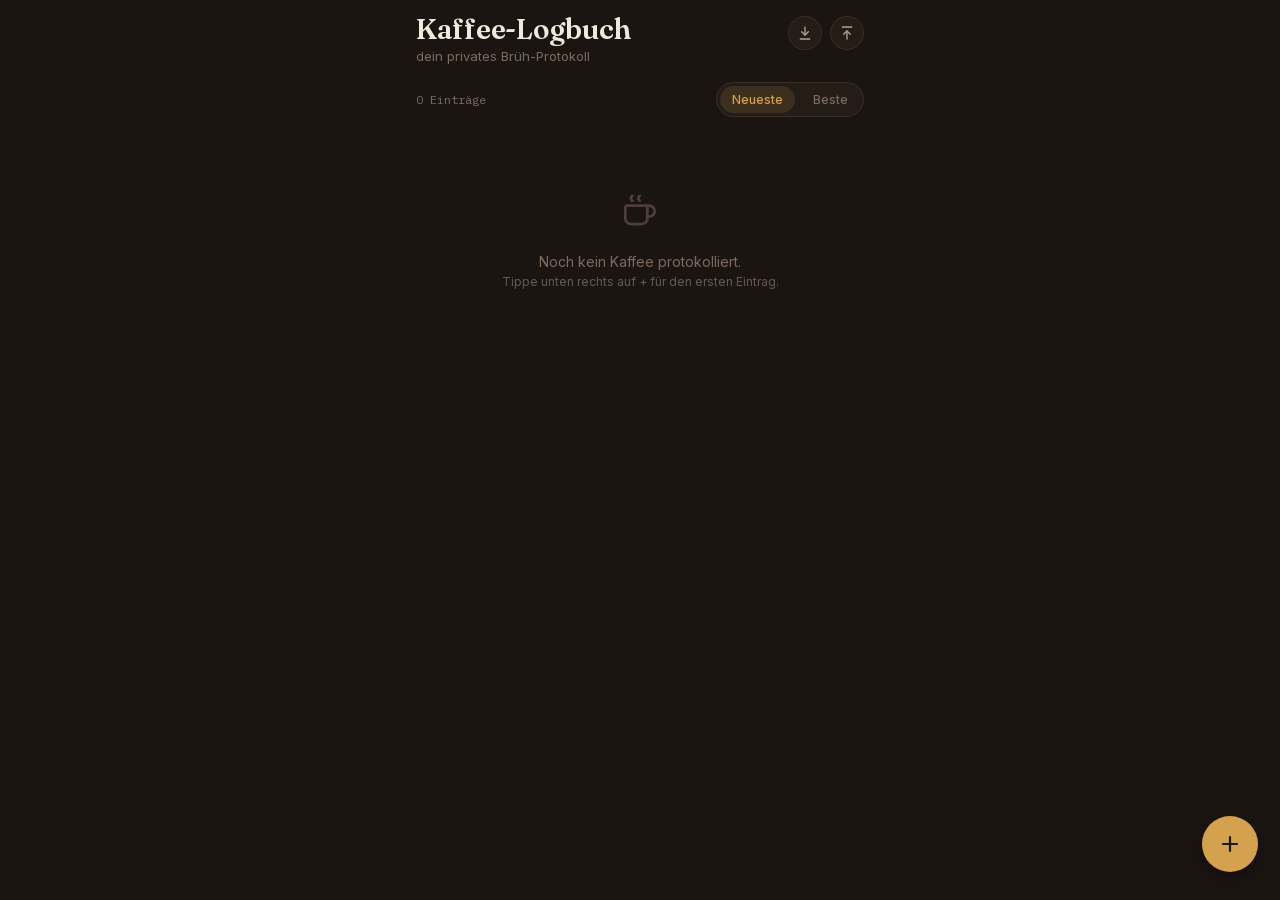
==== index.html @ bcda194b "Umbau ohne Funktionsänderung: App in Dateien aufgeteilt index.html war eine einzelne Datei mit Stil " ====
<!DOCTYPE html>
<html lang="de">
<head>
<meta charset="UTF-8">
<meta name="viewport" content="width=device-width, initial-scale=1, viewport-fit=cover">
<title>Kaffee-Logbuch</title>
<meta name="apple-mobile-web-app-capable" content="yes">
<meta name="apple-mobile-web-app-status-bar-style" content="black-translucent">
<meta name="apple-mobile-web-app-title" content="Kaffeebuch">
<meta name="theme-color" content="#1B1512">
<meta http-equiv="Content-Security-Policy" content="default-src 'self'; img-src 'self' blob: data:; object-src 'none'; base-uri 'none'; form-action 'none'">
<link rel="manifest" href="manifest.json">
<link rel="apple-touch-icon" href="apple-touch-icon.png">
<link rel="stylesheet" href="farben.css">
<link rel="stylesheet" href="stil.css">
</head>
<body>

<div class="wrap">
  <header class="top">
    <div class="titles">
      <h1>Kaffee-Logbuch</h1>
      <p>dein privates Brüh-Protokoll</p>
    </div>
    <div class="icon-btns">
      <button class="icon-btn" id="btnExport" title="Sichern (JSON exportieren)">
        <svg viewBox="0 0 24 24" fill="none" stroke="currentColor" stroke-width="2" stroke-linecap="round" stroke-linejoin="round"><path d="M12 3v12"/><path d="M7 10l5 5 5-5"/><path d="M5 21h14"/></svg>
      </button>
      <button class="icon-btn" id="btnImport" title="Wiederherstellen (JSON importieren)">
        <svg viewBox="0 0 24 24" fill="none" stroke="currentColor" stroke-width="2" stroke-linecap="round" stroke-linejoin="round"><path d="M12 21V9"/><path d="M17 14l-5-5-5 5"/><path d="M5 3h14"/></svg>
      </button>
      <input type="file" id="fileImport" accept="application/json">
    </div>
  </header>

  <div class="toolbar">
    <span class="count" id="countLbl">0 Einträge</span>
    <div class="sort">
      <button data-sort="date" class="active">Neueste</button>
      <button data-sort="rating">Beste</button>
    </div>
  </div>

  <div class="list" id="list"></div>
</div>

<button class="fab" id="btnAdd" aria-label="Neuen Kaffee eintragen">
  <svg viewBox="0 0 24 24" fill="none" stroke="currentColor" stroke-width="2.2" stroke-linecap="round"><path d="M12 5v14M5 12h14"/></svg>
</button>

<div class="overlay" id="overlay">
  <div class="sheet">
    <div class="sheet-handle"></div>
    <h2 id="sheetTitle">Neuer Kaffee</h2>

    <div class="warn" id="dupWarning" hidden>Für diesen Kaffee bei dieser Rösterei gibt es bereits ein Rezept. Jeder Kaffee kann pro Rösterei nur einmal angelegt werden.</div>

    <div class="field">
      <label for="fName">Kaffee</label>
      <input type="text" id="fName" placeholder="z. B. Ethiopia Guji">
    </div>
    <div class="field">
      <label for="fRoastery">Rösterei</label>
      <input type="text" id="fRoastery" placeholder="z. B. Bonanza">
    </div>

    <div class="field">
      <label>Gramm ein / Gramm aus</label>
      <div class="row2">
        <div class="stepper">
          <button type="button" class="step-btn" data-target="fIn" data-step="-1" data-min="0">−</button>
          <div class="step-value"><input type="number" id="fIn" inputmode="decimal" placeholder="18"><span class="step-unit">g ein</span></div>
          <button type="button" class="step-btn" data-target="fIn" data-step="1" data-min="0">+</button>
        </div>
        <div class="stepper">
          <button type="button" class="step-btn" data-target="fOut" data-step="-1" data-min="0">−</button>
          <div class="step-value"><input type="number" id="fOut" inputmode="decimal" placeholder="40"><span class="step-unit">g aus</span></div>
          <button type="button" class="step-btn" data-target="fOut" data-step="1" data-min="0">+</button>
        </div>
      </div>
      <div class="ratio-live" id="ratioLive">Verhältnis 1 : —</div>
    </div>

    <div class="field">
      <label>Brühzeit (Sekunden)</label>
      <div class="stepper">
        <button type="button" class="step-btn" data-target="fSec" data-step="-1" data-min="0">−</button>
        <div class="step-value"><input type="number" id="fSec" inputmode="numeric" placeholder="25"><span class="step-unit">Sekunden</span></div>
        <button type="button" class="step-btn" data-target="fSec" data-step="1" data-min="0">+</button>
      </div>
    </div>

    <div class="field grind-wrap">
      <label>Mahlgrad</label>
      <input type="range" id="fGrind" min="-1" max="20" step="0.1" value="10">
      <div class="grind-label" id="grindLbl">10,0</div>
    </div>

    <div class="field">
      <label>Bewertung</label>
      <div class="bean-picker" id="beanPicker"></div>
      <div class="bean-rating-label" id="ratingLbl">Noch keine Bewertung</div>
    </div>

    <div class="field">
      <label for="fNotes">Bemerkungen</label>
      <textarea id="fNotes" placeholder="Geschmack und besondere Merkmale"></textarea>
    </div>

    <div class="sheet-actions">
      <button class="btn btn-ghost" id="btnCancel">Abbrechen</button>
      <button class="btn btn-primary" id="btnSave">Speichern</button>
    </div>
    <div class="sheet-actions" id="deleteRow" hidden>
      <button class="btn btn-danger" id="btnDelete">Eintrag löschen</button>
    </div>
  </div>
</div>

<div class="toast" id="toast"></div>

<script type="module" src="js/app.js"></script>
</body>
</html>
---- farben.css ----
/* Alle Farbwerte der App. Farben ausschließlich hier ändern. */
:root{
  --bg:#1B1512;
  --surface:#241C17;
  --surface-2:#2E241E;
  --border:#3B2E26;
  --text:#F2E9DD;
  --text-secondary:#B3A093;
  --text-muted:#7C6A5E;
  --gold:#D4A24C;
  --gold-soft:rgba(212,162,76,0.14);
  --gold-dim:#8A6B37;
  --danger:#B85C4A;
  --danger-soft:rgba(184,92,74,0.14);
}
---- stil.css ----
/* Schriften liegen lokal in schriften/ (SIL Open Font License, Texte dort). */
@font-face{
  font-family:'Fraunces';font-style:normal;font-weight:600;font-display:swap;
  src:url(schriften/fraunces-latin.woff2) format('woff2');
}
@font-face{
  font-family:'Inter';font-style:normal;font-weight:400 600;font-display:swap;
  src:url(schriften/inter-latin.woff2) format('woff2');
}
@font-face{
  font-family:'IBM Plex Mono';font-style:normal;font-weight:400;font-display:swap;
  src:url(schriften/ibm-plex-mono-400-latin.woff2) format('woff2');
}

:root{
  --radius:16px;
  --radius-sm:10px;
  --font-display:'Fraunces',serif;
  --font-body:'Inter',sans-serif;
  --font-mono:'IBM Plex Mono',monospace;
}
*{box-sizing:border-box;-webkit-tap-highlight-color:transparent;}
[hidden]{display:none !important;}
html,body{margin:0;padding:0;}
body{
  background:var(--bg);
  color:var(--text);
  font-family:var(--font-body);
  min-height:100vh;
  padding-bottom:96px;
}
.wrap{max-width:520px;margin:0 auto;padding:0 18px;}

header.top{
  padding:28px 18px 18px;
  padding-top:calc(12px + env(safe-area-inset-top));
  display:flex;
  align-items:flex-start;
  justify-content:space-between;
  gap:12px;
}
header.top .titles h1{
  font-family:var(--font-display);
  font-weight:600;
  font-size:28px;
  letter-spacing:-0.01em;
  margin:0 0 2px;
}
header.top .titles p{
  margin:0;
  color:var(--text-muted);
  font-size:13px;
}
.icon-btns{display:flex;gap:8px;flex-shrink:0;padding-top:4px;}
.icon-btn{
  width:34px;height:34px;border-radius:50%;
  border:1px solid var(--border);
  background:var(--surface);
  color:var(--text-secondary);
  display:flex;align-items:center;justify-content:center;
  cursor:pointer;
}
.icon-btn:active{background:var(--surface-2);}
.icon-btn svg{width:16px;height:16px;}

.toolbar{
  display:flex;align-items:center;justify-content:space-between;
  padding:0 18px 14px;
  gap:10px;
}
.count{font-size:12px;color:var(--text-muted);font-family:var(--font-mono);}
.sort{display:flex;gap:6px;background:var(--surface);border:1px solid var(--border);border-radius:999px;padding:3px;}
.sort button{
  border:none;background:transparent;color:var(--text-muted);
  font-family:var(--font-body);font-size:12px;font-weight:500;
  padding:6px 12px;border-radius:999px;cursor:pointer;
}
.sort button.active{background:var(--gold-soft);color:var(--gold);}

.list{padding:0 18px;display:flex;flex-direction:column;gap:12px;}

.card{
  background:var(--surface);
  border:1px solid var(--border);
  border-radius:var(--radius);
  padding:16px 16px 14px;
  cursor:pointer;
  transition:transform .12s ease, border-color .12s ease;
}
.card:active{transform:scale(0.985);border-color:var(--gold-dim);}
.card-top{display:flex;justify-content:space-between;align-items:flex-start;gap:10px;}
.card-eyebrow{
  font-size:11px;letter-spacing:.06em;text-transform:uppercase;
  color:var(--text-muted);margin:0 0 3px;
}
.card-name{
  font-family:var(--font-display);font-weight:600;font-size:19px;
  margin:0;line-height:1.2;
}
.beans{display:flex;gap:3px;flex-shrink:0;padding-top:2px;}
.beans svg{width:16px;height:16px;}
.lobe-fill{fill:var(--gold);stroke:none;}
.lobe-empty{fill:none;stroke:var(--text-muted);stroke-width:0.55;}

.card-meta{display:flex;flex-wrap:wrap;gap:6px;margin-top:11px;}
.badge{
  font-family:var(--font-mono);font-size:12px;
  background:var(--surface-2);color:var(--text-secondary);
  border-radius:999px;padding:4px 10px;
  display:flex;align-items:center;gap:5px;
}
.badge.ratio{background:var(--gold-soft);color:var(--gold);}
.badge .lbl{font-family:var(--font-body);color:var(--text-muted);font-size:11px;}

.card-notes{
  margin:10px 0 0;color:var(--text-secondary);font-size:13px;line-height:1.5;
  display:-webkit-box;-webkit-line-clamp:2;-webkit-box-orient:vertical;overflow:hidden;
}

.empty{
  text-align:center;padding:60px 24px;color:var(--text-muted);
}
.empty svg{width:44px;height:44px;margin-bottom:14px;opacity:.5;}
.empty p{font-size:14px;margin:0 0 4px;}
.empty .sub{font-size:12px;color:var(--text-muted);opacity:.8;}

.fab{
  position:fixed;right:22px;
  bottom:28px;
  bottom:calc(28px + env(safe-area-inset-bottom));
  width:56px;height:56px;border-radius:50%;
  background:var(--gold);color:var(--bg);
  border:none;box-shadow:0 6px 18px rgba(0,0,0,0.35);
  display:flex;align-items:center;justify-content:center;
  cursor:pointer;z-index:20;
}
.fab svg{width:24px;height:24px;}
.fab:active{transform:scale(0.94);}

.overlay{
  position:fixed;inset:0;background:rgba(10,7,5,0.6);
  display:none;align-items:flex-end;justify-content:center;
  z-index:30;
}
.overlay.open{display:flex;}
.sheet{
  background:var(--bg);
  width:100%;max-width:520px;
  max-height:92vh;overflow-y:auto;
  border-radius:22px 22px 0 0;
  border:1px solid var(--border);border-bottom:none;
  padding:20px 20px calc(24px + env(safe-area-inset-bottom));
}
.sheet-handle{width:36px;height:4px;background:var(--border);border-radius:99px;margin:0 auto 16px;}
.sheet h2{font-family:var(--font-display);font-weight:600;font-size:21px;margin:0 0 18px;}

.field{margin-bottom:16px;}
.field label{display:block;font-size:12px;color:var(--text-muted);margin-bottom:6px;letter-spacing:.02em;}
.field input[type=text], .field textarea{
  width:100%;background:var(--surface);border:1px solid var(--border);
  border-radius:var(--radius-sm);padding:11px 12px;color:var(--text);
  font-family:var(--font-body);font-size:15px;
}
.field textarea{min-height:64px;resize:vertical;font-family:var(--font-body);}
.field input:focus, .field textarea:focus{outline:none;border-color:var(--gold-dim);}

.row2{display:grid;grid-template-columns:1fr 1fr;gap:12px;}

input[type=number]::-webkit-outer-spin-button,
input[type=number]::-webkit-inner-spin-button{-webkit-appearance:none;margin:0;}
input[type=number]{-moz-appearance:textfield;appearance:textfield;}

.stepper{
  display:flex;align-items:center;gap:4px;
  background:var(--surface);border:1px solid var(--border);
  border-radius:var(--radius-sm);padding:4px;
}
.step-btn{
  width:32px;height:32px;flex-shrink:0;
  border:none;border-radius:8px;
  background:var(--surface-2);color:var(--gold);
  font-family:var(--font-mono);font-size:17px;line-height:1;
  display:flex;align-items:center;justify-content:center;
  cursor:pointer;
}
.step-btn:hover{background:var(--gold-soft);}
.step-btn:active{background:var(--gold-soft);transform:scale(0.94);}
.step-value{flex:1;display:flex;flex-direction:column;align-items:center;min-width:0;}
.step-value input{
  width:100%;text-align:center;background:transparent;border:none;
  color:var(--text);font-family:var(--font-mono);font-size:16px;padding:2px 0 0;
}
.step-value input:focus{outline:none;}
.step-unit{font-size:10px;color:var(--text-muted);font-family:var(--font-body);margin-top:1px;}

.ratio-live{
  font-family:var(--font-mono);color:var(--gold);font-size:13px;
  margin-top:8px;text-align:right;
}

.grind-wrap input[type=range]{width:100%;accent-color:var(--gold);}
.grind-label{
  text-align:center;font-family:var(--font-mono);color:var(--gold);
  font-size:13px;margin-top:4px;
}

.bean-picker{display:flex;gap:6px;padding:4px 0;}
.bean-picker button{background:none;border:none;padding:3px;cursor:pointer;}
.bean-picker svg{width:30px;height:30px;display:block;}
.bean-rating-label{
  font-family:var(--font-mono);color:var(--gold);font-size:13px;
  margin-top:2px;
}

.warn{
  background:var(--danger-soft);color:var(--danger);
  font-size:12.5px;line-height:1.4;padding:10px 12px;
  border-radius:var(--radius-sm);margin-bottom:14px;
}

.sheet-actions{display:flex;gap:10px;margin-top:22px;}
.btn{
  flex:1;padding:13px;border-radius:999px;border:none;
  font-family:var(--font-body);font-weight:600;font-size:14px;cursor:pointer;
}
.btn-primary{background:var(--gold);color:var(--bg);}
.btn-primary:active{opacity:.85;}
.btn-ghost{background:var(--surface);color:var(--text-secondary);border:1px solid var(--border);}
.btn-danger{background:var(--danger-soft);color:var(--danger);transition:background .15s, color .15s;}
.btn-danger.confirming{background:var(--danger);color:#fff;}

input[type=file]{display:none;}

.toast{
  position:fixed;left:50%;bottom:100px;
  transform:translateX(-50%) translateY(12px);
  background:var(--surface-2);border:1px solid var(--border);
  color:var(--text);padding:10px 18px;border-radius:999px;
  font-size:13px;opacity:0;pointer-events:none;
  transition:opacity .2s ease, transform .2s ease;
  z-index:50;max-width:80%;text-align:center;
}
.toast.show{opacity:1;transform:translateX(-50%) translateY(0);}

@media (prefers-reduced-motion: reduce){
  *{transition:none !important;}
}
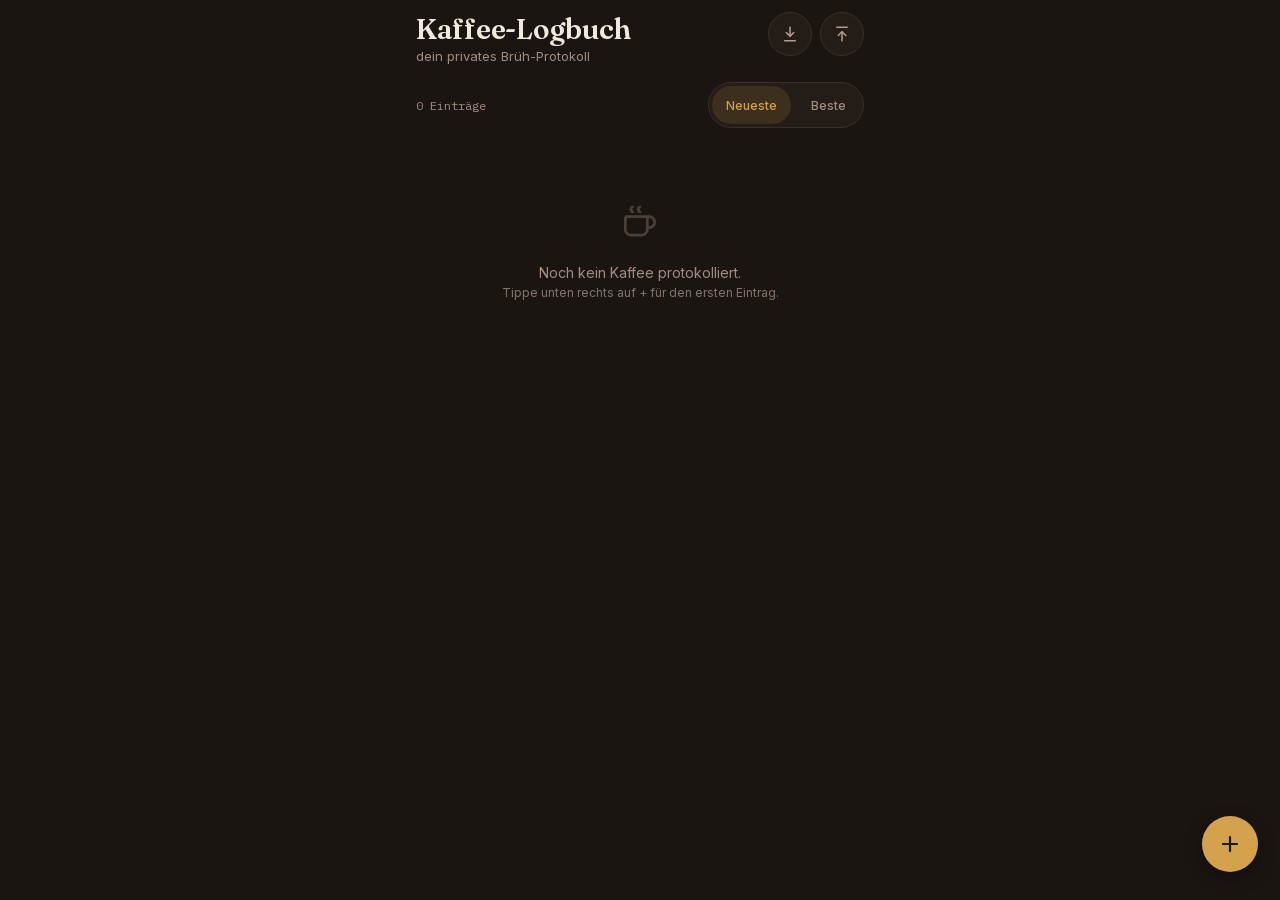
==== commit ff6857f1: "Neue Bohne, bessere Lesbarkeit, Geschmacksnoten Bohne: vom Nutzer abgenommene Form (20° gekippt, spi" ====
--- a/index.html
+++ b/index.html
@@ -103,6 +103,15 @@
     </div>
 
     <div class="field">
+      <label>Geschmack</label>
+      <div class="chips" id="flavorChips"></div>
+      <div class="flavor-new">
+        <input type="text" id="fFlavorNew" placeholder="Eigene Note" maxlength="30" enterkeyhint="done" aria-label="Eigene Note">
+        <button type="button" id="btnFlavorAdd" aria-label="Eigene Note hinzufügen">+</button>
+      </div>
+    </div>
+
+    <div class="field">
       <label for="fNotes">Bemerkungen</label>
       <textarea id="fNotes" placeholder="Geschmack und besondere Merkmale"></textarea>
     </div>
--- a/farben.css
+++ b/farben.css
@@ -6,10 +6,15 @@
   --border:#3B2E26;
   --text:#F2E9DD;
   --text-secondary:#B3A093;
-  --text-muted:#7C6A5E;
+  /* Nebentext (Beschriftungen, Einheiten): Kontrast 5,7 / 5,3 / 4,8 auf bg / surface / surface-2 */
+  --text-muted:#A08D80;
+  /* nur für Linien, nicht für Text (Kontur der leeren Bohne) */
+  --line-muted:#7C6A5E;
   --gold:#D4A24C;
   --gold-soft:rgba(212,162,76,0.14);
   --gold-dim:#8A6B37;
   --danger:#B85C4A;
   --danger-soft:rgba(184,92,74,0.14);
+  /* Text auf --danger-soft: Kontrast 5,3 */
+  --danger-text:#D77E6B;
 }
--- a/stil.css
+++ b/stil.css
@@ -21,6 +21,7 @@
 }
 *{box-sizing:border-box;-webkit-tap-highlight-color:transparent;}
 [hidden]{display:none !important;}
+.svg-defs{position:absolute;width:0;height:0;overflow:hidden;}
 html,body{margin:0;padding:0;}
 body{
   background:var(--bg);
@@ -51,9 +52,9 @@
   color:var(--text-muted);
   font-size:13px;
 }
-.icon-btns{display:flex;gap:8px;flex-shrink:0;padding-top:4px;}
+.icon-btns{display:flex;gap:8px;flex-shrink:0;}
 .icon-btn{
-  width:34px;height:34px;border-radius:50%;
+  width:44px;height:44px;border-radius:50%;
   border:1px solid var(--border);
   background:var(--surface);
   color:var(--text-secondary);
@@ -61,7 +62,7 @@
   cursor:pointer;
 }
 .icon-btn:active{background:var(--surface-2);}
-.icon-btn svg{width:16px;height:16px;}
+.icon-btn svg{width:18px;height:18px;}
 
 .toolbar{
   display:flex;align-items:center;justify-content:space-between;
@@ -73,7 +74,7 @@
 .sort button{
   border:none;background:transparent;color:var(--text-muted);
   font-family:var(--font-body);font-size:12px;font-weight:500;
-  padding:6px 12px;border-radius:999px;cursor:pointer;
+  min-height:38px;padding:0 14px;border-radius:999px;cursor:pointer;
 }
 .sort button.active{background:var(--gold-soft);color:var(--gold);}
 
@@ -88,7 +89,8 @@
   transition:transform .12s ease, border-color .12s ease;
 }
 .card:active{transform:scale(0.985);border-color:var(--gold-dim);}
-.card-top{display:flex;justify-content:space-between;align-items:flex-start;gap:10px;}
+.card-head{display:flex;align-items:flex-start;gap:12px;}
+.card-title{min-width:0;flex:1;}
 .card-eyebrow{
   font-size:11px;letter-spacing:.06em;text-transform:uppercase;
   color:var(--text-muted);margin:0 0 3px;
@@ -97,10 +99,10 @@
   font-family:var(--font-display);font-weight:600;font-size:19px;
   margin:0;line-height:1.2;
 }
-.beans{display:flex;gap:3px;flex-shrink:0;padding-top:2px;}
-.beans svg{width:16px;height:16px;}
-.lobe-fill{fill:var(--gold);stroke:none;}
-.lobe-empty{fill:none;stroke:var(--text-muted);stroke-width:0.55;}
+.beans{display:flex;gap:1px;margin:7px 0 0 -4px;}
+.beans svg{width:20px;height:20px;}
+.bean{display:block;color:var(--line-muted);}
+.bean-fill{fill:var(--gold);}
 
 .card-meta{display:flex;flex-wrap:wrap;gap:6px;margin-top:11px;}
 .badge{
@@ -112,6 +114,12 @@
 .badge.ratio{background:var(--gold-soft);color:var(--gold);}
 .badge .lbl{font-family:var(--font-body);color:var(--text-muted);font-size:11px;}
 
+.card-flavors{display:flex;flex-wrap:wrap;gap:6px;margin-top:9px;}
+.flavor{
+  font-size:12px;color:var(--gold);
+  border:1px solid var(--gold-dim);border-radius:999px;padding:3px 10px;
+}
+
 .card-notes{
   margin:10px 0 0;color:var(--text-secondary);font-size:13px;line-height:1.5;
   display:-webkit-box;-webkit-line-clamp:2;-webkit-box-orient:vertical;overflow:hidden;
@@ -120,7 +128,7 @@
 .empty{
   text-align:center;padding:60px 24px;color:var(--text-muted);
 }
-.empty svg{width:44px;height:44px;margin-bottom:14px;opacity:.5;}
+.empty svg{width:44px;height:44px;margin-bottom:14px;opacity:.5;color:var(--line-muted);}
 .empty p{font-size:14px;margin:0 0 4px;}
 .empty .sub{font-size:12px;color:var(--text-muted);opacity:.8;}
 
@@ -159,7 +167,7 @@
 .field input[type=text], .field textarea{
   width:100%;background:var(--surface);border:1px solid var(--border);
   border-radius:var(--radius-sm);padding:11px 12px;color:var(--text);
-  font-family:var(--font-body);font-size:15px;
+  font-family:var(--font-body);font-size:16px;
 }
 .field textarea{min-height:64px;resize:vertical;font-family:var(--font-body);}
 .field input:focus, .field textarea:focus{outline:none;border-color:var(--gold-dim);}
@@ -176,7 +184,7 @@
   border-radius:var(--radius-sm);padding:4px;
 }
 .step-btn{
-  width:32px;height:32px;flex-shrink:0;
+  width:40px;height:40px;flex-shrink:0;
   border:none;border-radius:8px;
   background:var(--surface-2);color:var(--gold);
   font-family:var(--font-mono);font-size:17px;line-height:1;
@@ -191,7 +199,7 @@
   color:var(--text);font-family:var(--font-mono);font-size:16px;padding:2px 0 0;
 }
 .step-value input:focus{outline:none;}
-.step-unit{font-size:10px;color:var(--text-muted);font-family:var(--font-body);margin-top:1px;}
+.step-unit{font-size:11px;color:var(--text-muted);font-family:var(--font-body);margin-top:1px;}
 
 .ratio-live{
   font-family:var(--font-mono);color:var(--gold);font-size:13px;
@@ -204,16 +212,32 @@
   font-size:13px;margin-top:4px;
 }
 
-.bean-picker{display:flex;gap:6px;padding:4px 0;}
-.bean-picker button{background:none;border:none;padding:3px;cursor:pointer;}
-.bean-picker svg{width:30px;height:30px;display:block;}
+.bean-picker{display:flex;gap:4px;margin-left:-4px;}
+.bean-picker button{background:none;border:none;padding:4px;cursor:pointer;}
+.bean-picker svg{width:36px;height:36px;}
 .bean-rating-label{
   font-family:var(--font-mono);color:var(--gold);font-size:13px;
   margin-top:2px;
 }
 
+.chips{display:flex;flex-wrap:wrap;gap:8px;}
+.chip{
+  min-height:40px;padding:0 14px;border-radius:999px;cursor:pointer;
+  background:var(--surface);border:1px solid var(--border);color:var(--text-secondary);
+  font-family:var(--font-body);font-size:14px;
+}
+.chip.on{background:var(--gold-soft);border-color:var(--gold-dim);color:var(--gold);}
+.flavor-new{display:flex;gap:8px;margin-top:10px;}
+.flavor-new input{flex:1;min-width:0;}
+.flavor-new button{
+  width:44px;flex-shrink:0;border:none;border-radius:var(--radius-sm);
+  background:var(--surface-2);color:var(--gold);
+  font-family:var(--font-mono);font-size:19px;cursor:pointer;
+}
+.flavor-new button:active{background:var(--gold-soft);}
+
 .warn{
-  background:var(--danger-soft);color:var(--danger);
+  background:var(--danger-soft);color:var(--danger-text);
   font-size:12.5px;line-height:1.4;padding:10px 12px;
   border-radius:var(--radius-sm);margin-bottom:14px;
 }
@@ -226,7 +250,7 @@
 .btn-primary{background:var(--gold);color:var(--bg);}
 .btn-primary:active{opacity:.85;}
 .btn-ghost{background:var(--surface);color:var(--text-secondary);border:1px solid var(--border);}
-.btn-danger{background:var(--danger-soft);color:var(--danger);transition:background .15s, color .15s;}
+.btn-danger{background:var(--danger-soft);color:var(--danger-text);transition:background .15s, color .15s;}
 .btn-danger.confirming{background:var(--danger);color:#fff;}
 
 input[type=file]{display:none;}
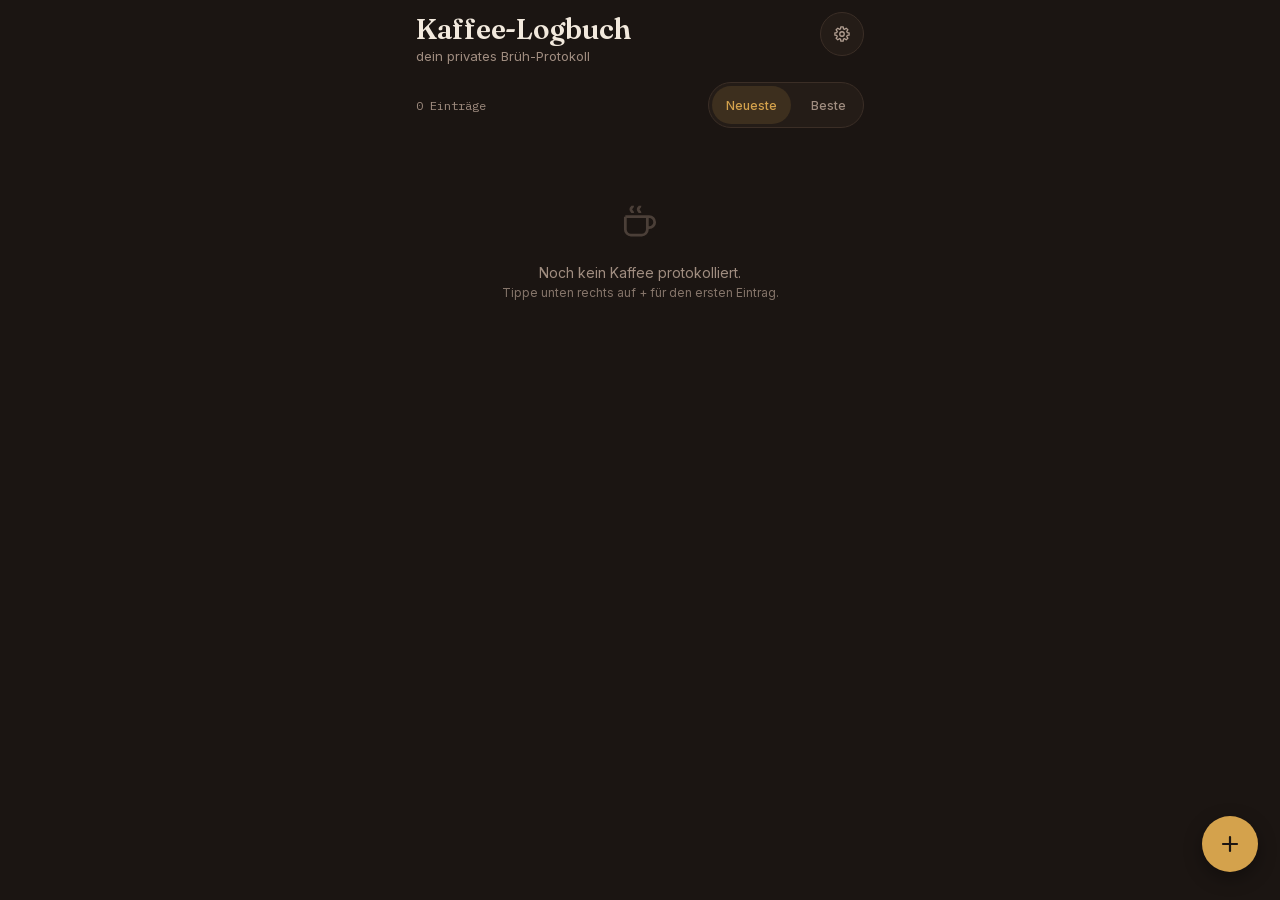
==== commit 58566912: "Fotos der Verpackung und Sicherung mit Fotos Fotos: Die App legt eine eigene, verkleinerte Kopie ab " ====
--- a/index.html
+++ b/index.html
@@ -23,13 +23,10 @@
       <p>dein privates Brüh-Protokoll</p>
     </div>
     <div class="icon-btns">
-      <button class="icon-btn" id="btnExport" title="Sichern (JSON exportieren)">
-        <svg viewBox="0 0 24 24" fill="none" stroke="currentColor" stroke-width="2" stroke-linecap="round" stroke-linejoin="round"><path d="M12 3v12"/><path d="M7 10l5 5 5-5"/><path d="M5 21h14"/></svg>
+      <button class="icon-btn" id="btnSettings" aria-label="Sicherung und Einstellungen">
+        <svg viewBox="0 0 24 24" fill="none" stroke="currentColor" stroke-width="1.7" stroke-linejoin="round"><path d="M10.08,5.06 L10.42,2.53 L13.58,2.53 L13.92,5.06 L15.55,5.73 L17.57,4.18 L19.82,6.43 L18.27,8.45 L18.94,10.08 L21.47,10.42 L21.47,13.58 L18.94,13.92 L18.27,15.55 L19.82,17.57 L17.57,19.82 L15.55,18.27 L13.92,18.94 L13.58,21.47 L10.42,21.47 L10.08,18.94 L8.45,18.27 L6.43,19.82 L4.18,17.57 L5.73,15.55 L5.06,13.92 L2.53,13.58 L2.53,10.42 L5.06,10.08 L5.73,8.45 L4.18,6.43 L6.43,4.18 L8.45,5.73 Z"/><circle cx="12" cy="12" r="3"/></svg>
+        <span class="dot" id="backupDot" hidden></span>
       </button>
-      <button class="icon-btn" id="btnImport" title="Wiederherstellen (JSON importieren)">
-        <svg viewBox="0 0 24 24" fill="none" stroke="currentColor" stroke-width="2" stroke-linecap="round" stroke-linejoin="round"><path d="M12 21V9"/><path d="M17 14l-5-5-5 5"/><path d="M5 3h14"/></svg>
-      </button>
-      <input type="file" id="fileImport" accept="application/json">
     </div>
   </header>
 
@@ -62,6 +59,21 @@
     <div class="field">
       <label for="fRoastery">Rösterei</label>
       <input type="text" id="fRoastery" placeholder="z. B. Bonanza">
+    </div>
+
+    <div class="field">
+      <label>Foto der Verpackung</label>
+      <div class="photo-field">
+        <button type="button" class="photo-box" id="photoBox" aria-label="Foto hinzufügen">
+          <svg viewBox="0 0 24 24" fill="none" stroke="currentColor" stroke-width="1.6" stroke-linecap="round" stroke-linejoin="round"><rect x="3.5" y="6" width="17" height="13" rx="2.5"/><circle cx="12" cy="12.5" r="3.4"/><path d="M8.5 6l1.2-2h4.6l1.2 2"/></svg>
+          <img id="photoPreview" alt="" hidden>
+        </button>
+        <div class="photo-actions">
+          <button type="button" class="btn-small" id="btnPhotoPick">Foto wählen</button>
+          <button type="button" class="btn-small" id="btnPhotoRemove" hidden>Entfernen</button>
+        </div>
+      </div>
+      <input type="file" id="filePhoto" accept="image/*">
     </div>
 
     <div class="field">
@@ -126,6 +138,33 @@
   </div>
 </div>
 
+<div class="overlay" id="settingsOverlay">
+  <div class="sheet">
+    <div class="sheet-handle"></div>
+    <h2>Sicherung</h2>
+    <p class="status" id="backupStatus"></p>
+    <p class="hint">Alle Einträge und Fotos liegen nur auf diesem Gerät. Die Sicherung ist eine Datei, die beides enthält. Leg sie außerhalb der App ab, zum Beispiel in „Dateien“.</p>
+    <div class="sheet-actions stacked">
+      <button class="btn btn-primary" id="btnExport">Jetzt sichern</button>
+      <button class="btn btn-ghost" id="btnImport">Aus Sicherung wiederherstellen</button>
+    </div>
+    <input type="file" id="fileImport" accept="application/json,.json">
+
+    <h2 class="section">Eigene Geschmacksnoten</h2>
+    <div class="chips" id="customFlavorList"></div>
+    <p class="hint" id="customFlavorEmpty">Noch keine. Eigene Noten legst du beim Eintragen eines Kaffees an.</p>
+
+    <div class="sheet-actions">
+      <button class="btn btn-ghost" id="btnSettingsClose">Schließen</button>
+    </div>
+    <p class="version">Kaffee-Logbuch 2.0</p>
+  </div>
+</div>
+
+<div class="overlay viewer" id="photoOverlay">
+  <img id="photoLarge" alt="Foto der Verpackung">
+</div>
+
 <div class="toast" id="toast"></div>
 
 <script type="module" src="js/app.js"></script>
--- a/stil.css
+++ b/stil.css
@@ -62,6 +62,11 @@
   cursor:pointer;
 }
 .icon-btn:active{background:var(--surface-2);}
+.icon-btn{position:relative;}
+.icon-btn .dot{
+  position:absolute;top:1px;right:1px;width:11px;height:11px;border-radius:50%;
+  background:var(--gold);border:2px solid var(--bg);
+}
 .icon-btn svg{width:18px;height:18px;}
 
 .toolbar{
@@ -91,6 +96,11 @@
 .card:active{transform:scale(0.985);border-color:var(--gold-dim);}
 .card-head{display:flex;align-items:flex-start;gap:12px;}
 .card-title{min-width:0;flex:1;}
+.card-photo{
+  width:54px;height:70px;flex-shrink:0;border-radius:var(--radius-sm);overflow:hidden;
+  background:var(--surface-2);border:1px solid var(--border);
+}
+.card-photo img{width:100%;height:100%;object-fit:cover;display:block;}
 .card-eyebrow{
   font-size:11px;letter-spacing:.06em;text-transform:uppercase;
   color:var(--text-muted);margin:0 0 3px;
@@ -172,6 +182,25 @@
 .field textarea{min-height:64px;resize:vertical;font-family:var(--font-body);}
 .field input:focus, .field textarea:focus{outline:none;border-color:var(--gold-dim);}
 
+.photo-field{display:flex;align-items:center;gap:14px;}
+.photo-box{
+  width:72px;height:94px;flex-shrink:0;padding:0;cursor:pointer;overflow:hidden;
+  border-radius:var(--radius-sm);background:var(--surface);
+  border:1px dashed var(--line-muted);color:var(--text-muted);
+  display:flex;align-items:center;justify-content:center;
+}
+.photo-box svg{width:26px;height:26px;}
+.photo-box img{width:100%;height:100%;object-fit:cover;display:block;}
+.photo-box.has{border-style:solid;border-color:var(--border);}
+.photo-box.has svg{display:none;}
+.photo-actions{display:flex;flex-direction:column;gap:8px;align-items:flex-start;}
+.btn-small{
+  min-height:40px;padding:0 16px;border-radius:999px;cursor:pointer;
+  background:var(--surface);border:1px solid var(--border);color:var(--text-secondary);
+  font-family:var(--font-body);font-weight:500;font-size:14px;
+}
+.btn-small:active{background:var(--surface-2);}
+
 .row2{display:grid;grid-template-columns:1fr 1fr;gap:12px;}
 
 input[type=number]::-webkit-outer-spin-button,
@@ -243,6 +272,17 @@
 }
 
 .sheet-actions{display:flex;gap:10px;margin-top:22px;}
+.sheet-actions.stacked{flex-direction:column;margin-top:16px;}
+.sheet h2.section{font-size:17px;margin:30px 0 12px;}
+.status{font-family:var(--font-mono);font-size:13px;color:var(--gold);margin:-8px 0 10px;}
+.hint{font-size:13px;line-height:1.5;color:var(--text-muted);margin:0;}
+.chips + .hint{margin-top:0;}
+.chip .x{margin-left:8px;color:var(--text-muted);}
+.version{font-size:12px;color:var(--text-muted);text-align:center;margin:18px 0 0;}
+.btn:disabled{opacity:.6;}
+
+.overlay.viewer{align-items:center;background:rgba(10,7,5,0.92);z-index:40;padding:16px;cursor:pointer;}
+.overlay.viewer img{max-width:100%;max-height:100%;border-radius:var(--radius-sm);display:block;}
 .btn{
   flex:1;padding:13px;border-radius:999px;border:none;
   font-family:var(--font-body);font-weight:600;font-size:14px;cursor:pointer;
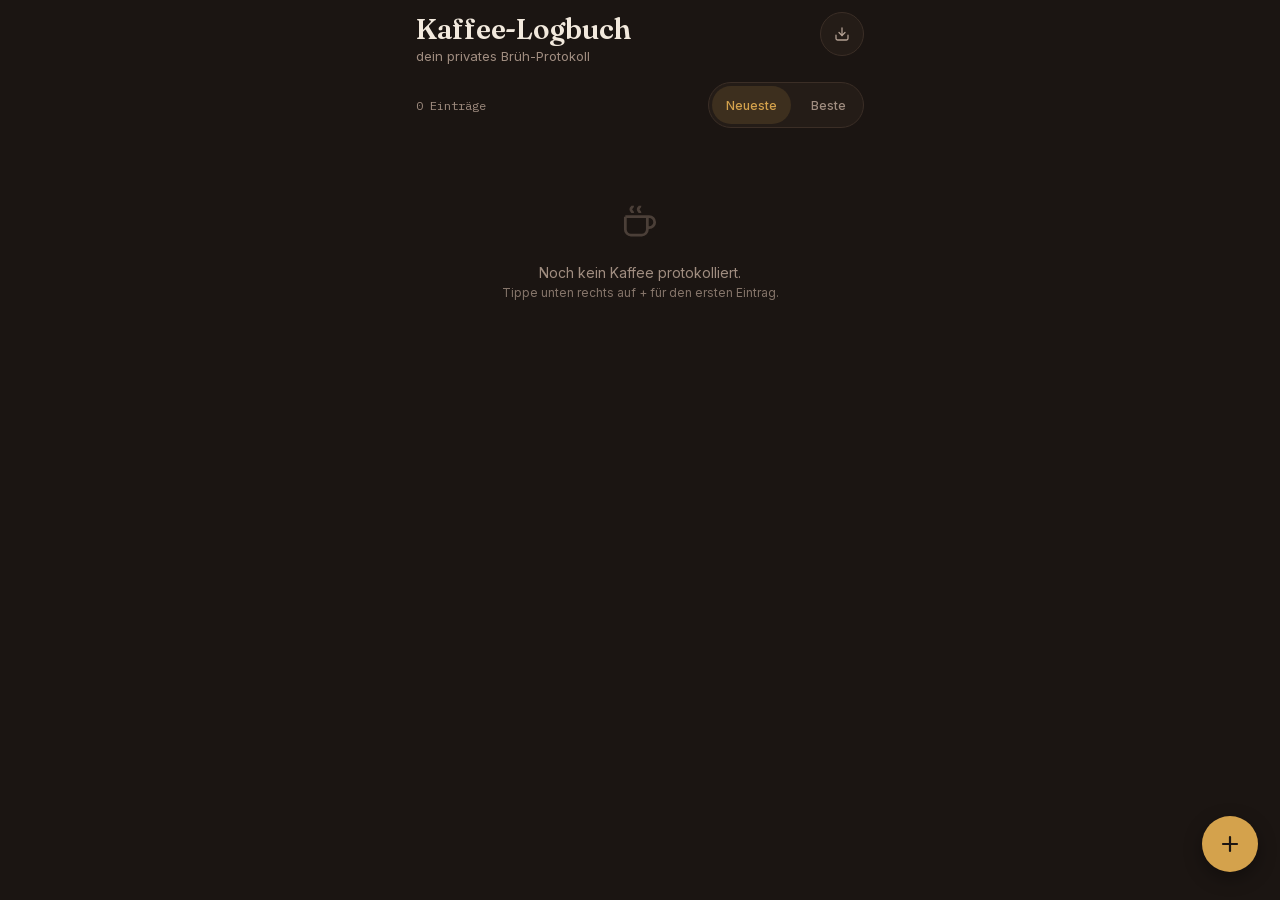
==== commit 33f504ad: "Sicherungs-Knopf: Ablage mit Pfeil statt Zahnrad Das Symbol steht jetzt für das, was der Knopf tut: " ====
--- a/index.html
+++ b/index.html
@@ -5,16 +5,20 @@
 <meta name="viewport" content="width=device-width, initial-scale=1, viewport-fit=cover">
 <title>Kaffee-Logbuch</title>
 <meta name="apple-mobile-web-app-capable" content="yes">
-<meta name="apple-mobile-web-app-status-bar-style" content="black-translucent">
+<!-- Deckende Statusleiste („default“): Bei „black-translucent“ legt iOS ab Version 26 einen
+     Unschärfe-Verlauf über den oberen Inhalt. iOS liest die Angabe nur beim Hinzufügen zum
+     Home-Bildschirm: Nach einer Änderung muss die App gelöscht und neu hinzugefügt werden. -->
+<meta name="apple-mobile-web-app-status-bar-style" content="default">
 <meta name="apple-mobile-web-app-title" content="Kaffeebuch">
 <meta name="theme-color" content="#1B1512">
 <meta http-equiv="Content-Security-Policy" content="default-src 'self'; img-src 'self' blob: data:; object-src 'none'; base-uri 'none'; form-action 'none'">
 <link rel="manifest" href="manifest.json">
-<link rel="apple-touch-icon" href="apple-touch-icon.png">
+<link rel="apple-touch-icon" href="apple-touch-icon.png?v=3">
 <link rel="stylesheet" href="farben.css">
 <link rel="stylesheet" href="stil.css">
 </head>
 <body>
+<div class="oberkante" aria-hidden="true"></div>
 
 <div class="wrap">
   <header class="top">
@@ -23,8 +27,8 @@
       <p>dein privates Brüh-Protokoll</p>
     </div>
     <div class="icon-btns">
-      <button class="icon-btn" id="btnSettings" aria-label="Sicherung und Einstellungen">
-        <svg viewBox="0 0 24 24" fill="none" stroke="currentColor" stroke-width="1.7" stroke-linejoin="round"><path d="M10.08,5.06 L10.42,2.53 L13.58,2.53 L13.92,5.06 L15.55,5.73 L17.57,4.18 L19.82,6.43 L18.27,8.45 L18.94,10.08 L21.47,10.42 L21.47,13.58 L18.94,13.92 L18.27,15.55 L19.82,17.57 L17.57,19.82 L15.55,18.27 L13.92,18.94 L13.58,21.47 L10.42,21.47 L10.08,18.94 L8.45,18.27 L6.43,19.82 L4.18,17.57 L5.73,15.55 L5.06,13.92 L2.53,13.58 L2.53,10.42 L5.06,10.08 L5.73,8.45 L4.18,6.43 L6.43,4.18 L8.45,5.73 Z"/><circle cx="12" cy="12" r="3"/></svg>
+      <button class="icon-btn" id="btnSettings" aria-label="Sicherung">
+        <svg viewBox="0 0 24 24" fill="none" stroke="currentColor" stroke-width="1.7" stroke-linejoin="round" stroke-linecap="round"><path d="M4 13.5v4.25A2.25 2.25 0 0 0 6.25 20h11.5A2.25 2.25 0 0 0 20 17.75V13.5"/><path d="M12 4v10"/><path d="M8 10l4 4 4-4"/></svg>
         <span class="dot" id="backupDot" hidden></span>
       </button>
     </div>
@@ -32,11 +36,19 @@
 
   <div class="toolbar">
     <span class="count" id="countLbl">0 Einträge</span>
-    <div class="sort">
-      <button data-sort="date" class="active">Neueste</button>
-      <button data-sort="rating">Beste</button>
-    </div>
-  </div>
+    <div class="toolbar-rechts">
+      <div class="sort">
+        <button data-sort="date" class="active">Neueste</button>
+        <button data-sort="rating">Beste</button>
+      </div>
+      <button class="icon-btn" id="btnFilter" aria-label="Filtern">
+        <svg viewBox="0 0 24 24" fill="none" stroke="currentColor" stroke-width="1.7" stroke-linecap="round"><path d="M4 8h8M16 8h4M4 16h3M11 16h9"/><circle cx="14" cy="8" r="2"/><circle cx="9" cy="16" r="2"/></svg>
+        <span class="zahl" id="filterCount" hidden></span>
+      </button>
+    </div>
+  </div>
+
+  <div class="aktive-filter" id="activeFilters" hidden></div>
 
   <div class="list" id="list"></div>
 </div>
@@ -138,6 +150,54 @@
   </div>
 </div>
 
+<div class="overlay" id="filterOverlay">
+  <div class="sheet">
+    <div class="sheet-handle"></div>
+    <div class="sheet-kopf">
+      <h2>Filtern</h2>
+      <button type="button" class="link-btn" id="btnFilterReset">Zurücksetzen</button>
+    </div>
+
+    <div class="field">
+      <label for="fSearch">Suche</label>
+      <div class="suche">
+        <svg viewBox="0 0 24 24" fill="none" stroke="currentColor" stroke-width="1.7" stroke-linecap="round"><circle cx="11" cy="11" r="6"/><path d="M20 20l-4.5-4.5"/></svg>
+        <input type="search" id="fSearch" placeholder="Kaffee, Rösterei, Note, Notiz" enterkeyhint="search" autocomplete="off" autocapitalize="off" spellcheck="false">
+      </div>
+    </div>
+
+    <div class="field">
+      <label>Rösterei</label>
+      <div class="chips" id="filterRoasteries"></div>
+    </div>
+
+    <div class="field">
+      <div class="label-zeile">
+        <label>Geschmack</label>
+        <div class="schalter" id="flavorMode" role="group" aria-label="Verknüpfung der Noten">
+          <button type="button" data-mode="or" class="active">ODER</button>
+          <button type="button" data-mode="and">UND</button>
+        </div>
+      </div>
+      <div class="chips" id="filterFlavors"></div>
+    </div>
+
+    <div class="field">
+      <label>Bewertung</label>
+      <div class="chips" id="filterRating"></div>
+    </div>
+
+    <div class="field">
+      <label>Eingetragen</label>
+      <div class="segment" id="filterSince"></div>
+    </div>
+
+    <div class="sheet-actions">
+      <button class="btn btn-primary" id="btnFilterShow">Kaffees anzeigen</button>
+    </div>
+  </div>
+</div>
+
 <div class="overlay" id="settingsOverlay">
   <div class="sheet">
     <div class="sheet-handle"></div>
@@ -150,10 +210,6 @@
     </div>
     <input type="file" id="fileImport" accept="application/json,.json">
 
-    <h2 class="section">Eigene Geschmacksnoten</h2>
-    <div class="chips" id="customFlavorList"></div>
-    <p class="hint" id="customFlavorEmpty">Noch keine. Eigene Noten legst du beim Eintragen eines Kaffees an.</p>
-
     <div class="sheet-actions">
       <button class="btn btn-ghost" id="btnSettingsClose">Schließen</button>
     </div>
--- a/farben.css
+++ b/farben.css
@@ -1,6 +1,8 @@
 /* Alle Farbwerte der App. Farben ausschließlich hier ändern. */
 :root{
   --bg:#1B1512;
+  /* dieselbe Farbe, durchsichtig – für den Verlauf unter der Oberkante */
+  --bg-0:rgba(27,21,18,0);
   --surface:#241C17;
   --surface-2:#2E241E;
   --border:#3B2E26;
--- a/stil.css
+++ b/stil.css
@@ -13,6 +13,9 @@
 }
 
 :root{
+  /* Platz für Notch und Statusleiste, vom Gerät geliefert. Bei deckender Statusleiste meldet
+     iOS hier 0, dann bleiben die 8 px Luft. */
+  --abstand-oben:calc(env(safe-area-inset-top, 0px) + 8px);
   --radius:16px;
   --radius-sm:10px;
   --font-display:'Fraunces',serif;
@@ -23,6 +26,25 @@
 [hidden]{display:none !important;}
 .svg-defs{position:absolute;width:0;height:0;overflow:hidden;}
 html,body{margin:0;padding:0;}
+html{background:var(--bg);}
+
+/* Oberkante: deckende, bildschirmbreite, haftende Fläche in der Hintergrundfarbe.
+   iOS 26/27 legt über Home-Bildschirm-Apps oben einen Unschärfe-Verlauf, wenn es am oberen
+   Rand keine einfarbige Fläche findet. Diese Fläche liefert sie – ohne Transparenz und ohne
+   Weichzeichner, sonst greift der Effekt wieder. Sie liegt über allem, auch über den Blättern. */
+.oberkante{
+  position:sticky;top:0;z-index:60;display:block;
+  width:100%;height:var(--abstand-oben);
+  background:var(--bg);
+}
+/* Weiche Kante, sobald gescrollt ist (app.js setzt body.gescrollt). Der Verlauf hängt an
+   einem Kind-Element; die haftende Fläche selbst bleibt einfarbig. */
+.oberkante::after{
+  content:"";position:absolute;left:0;right:0;top:100%;height:14px;pointer-events:none;
+  background:linear-gradient(to bottom, var(--bg), var(--bg-0));
+  opacity:0;transition:opacity .15s;
+}
+body.gescrollt .oberkante::after{opacity:1;}
 body{
   background:var(--bg);
   color:var(--text);
@@ -33,8 +55,7 @@
 .wrap{max-width:520px;margin:0 auto;padding:0 18px;}
 
 header.top{
-  padding:28px 18px 18px;
-  padding-top:calc(12px + env(safe-area-inset-top));
+  padding:4px 18px 18px;
   display:flex;
   align-items:flex-start;
   justify-content:space-between;
@@ -82,6 +103,31 @@
   min-height:38px;padding:0 14px;border-radius:999px;cursor:pointer;
 }
 .sort button.active{background:var(--gold-soft);color:var(--gold);}
+.toolbar-rechts{display:flex;align-items:center;gap:8px;}
+
+/* Filterknopf: wie der Sicherungs-Knopf, aktiv in Gold mit der Anzahl der Kriterien */
+.icon-btn.on{background:var(--gold-soft);border-color:var(--gold-dim);color:var(--gold);}
+.icon-btn .zahl{
+  position:absolute;top:-4px;right:-4px;min-width:18px;height:18px;padding:0 4px;
+  border-radius:999px;border:2px solid var(--bg);
+  background:var(--gold);color:var(--bg);
+  font-family:var(--font-body);font-size:11px;font-weight:600;line-height:14px;text-align:center;
+}
+
+/* Aktive Kriterien über der Liste; × entfernt eins */
+.aktive-filter{display:flex;flex-wrap:wrap;align-items:center;gap:6px;padding:0 18px 14px;}
+.af-chip{
+  display:flex;align-items:center;gap:6px;max-width:100%;
+  min-height:36px;padding:0 10px 0 12px;border-radius:999px;cursor:pointer;
+  background:transparent;border:1px solid var(--gold-dim);color:var(--gold);
+  font-family:var(--font-body);font-size:12px;
+}
+.af-chip span{overflow:hidden;text-overflow:ellipsis;white-space:nowrap;}
+.af-chip .x{color:var(--text-muted);font-size:14px;line-height:1;}
+.af-loeschen{
+  border:none;background:none;cursor:pointer;min-height:36px;padding:0 6px;
+  color:var(--text-muted);font-family:var(--font-body);font-size:12px;text-decoration:underline;
+}
 
 .list{padding:0 18px;display:flex;flex-direction:column;gap:12px;}
 
@@ -141,6 +187,7 @@
 .empty svg{width:44px;height:44px;margin-bottom:14px;opacity:.5;color:var(--line-muted);}
 .empty p{font-size:14px;margin:0 0 4px;}
 .empty .sub{font-size:12px;color:var(--text-muted);opacity:.8;}
+.empty .btn-small{margin-top:14px;}
 
 .fab{
   position:fixed;right:22px;
@@ -156,7 +203,7 @@
 .fab:active{transform:scale(0.94);}
 
 .overlay{
-  position:fixed;inset:0;background:rgba(10,7,5,0.6);
+  position:fixed;inset:0;top:var(--abstand-oben);background:rgba(10,7,5,0.6);
   display:none;align-items:flex-end;justify-content:center;
   z-index:30;
 }
@@ -164,7 +211,7 @@
 .sheet{
   background:var(--bg);
   width:100%;max-width:520px;
-  max-height:92vh;overflow-y:auto;
+  max-height:92vh;overflow-y:auto;overscroll-behavior:contain;
   border-radius:22px 22px 0 0;
   border:1px solid var(--border);border-bottom:none;
   padding:20px 20px calc(24px + env(safe-area-inset-bottom));
@@ -256,6 +303,40 @@
   font-family:var(--font-body);font-size:14px;
 }
 .chip.on{background:var(--gold-soft);border-color:var(--gold-dim);color:var(--gold);}
+.chip .anzahl{font-family:var(--font-mono);font-size:12px;color:var(--text-muted);margin-left:6px;}
+.chip.on .anzahl{color:var(--gold);}
+.chips .leer{font-size:13px;color:var(--text-muted);margin:0;}
+
+/* Filter-Blatt */
+.sheet-kopf{display:flex;align-items:baseline;justify-content:space-between;gap:12px;margin-bottom:18px;}
+.sheet-kopf h2{margin:0;}
+.link-btn{
+  border:none;background:none;cursor:pointer;min-height:40px;padding:0 2px;
+  color:var(--gold);font-family:var(--font-body);font-size:14px;font-weight:500;
+}
+.suche{position:relative;}
+.suche svg{position:absolute;left:12px;top:50%;width:18px;height:18px;margin-top:-9px;color:var(--text-muted);pointer-events:none;}
+.field .suche input{
+  width:100%;background:var(--surface);border:1px solid var(--border);
+  border-radius:var(--radius-sm);padding:11px 12px 11px 38px;color:var(--text);
+  font-family:var(--font-body);font-size:16px;-webkit-appearance:none;appearance:none;
+}
+.label-zeile{display:flex;align-items:center;justify-content:space-between;gap:12px;margin-bottom:8px;}
+.label-zeile label{margin:0;}
+/* kleiner Schalter ODER | UND, Tippfläche 40 px */
+.schalter{display:flex;background:var(--surface);border:1px solid var(--border);border-radius:999px;padding:3px;}
+.schalter button{
+  border:none;background:transparent;cursor:pointer;min-height:32px;padding:0 12px;border-radius:999px;
+  color:var(--text-muted);font-family:var(--font-body);font-size:11px;font-weight:600;letter-spacing:.06em;
+}
+.schalter button.active{background:var(--gold-soft);color:var(--gold);}
+/* Zeitraum: wie die Sortier-Pille, über die volle Breite */
+.segment{display:flex;gap:4px;background:var(--surface);border:1px solid var(--border);border-radius:999px;padding:3px;}
+.segment button{
+  flex:1;border:none;background:transparent;cursor:pointer;min-height:38px;padding:0 4px;border-radius:999px;
+  color:var(--text-muted);font-family:var(--font-body);font-size:13px;font-weight:500;
+}
+.segment button.active{background:var(--gold-soft);color:var(--gold);}
 .flavor-new{display:flex;gap:8px;margin-top:10px;}
 .flavor-new input{flex:1;min-width:0;}
 .flavor-new button{
@@ -273,11 +354,8 @@
 
 .sheet-actions{display:flex;gap:10px;margin-top:22px;}
 .sheet-actions.stacked{flex-direction:column;margin-top:16px;}
-.sheet h2.section{font-size:17px;margin:30px 0 12px;}
 .status{font-family:var(--font-mono);font-size:13px;color:var(--gold);margin:-8px 0 10px;}
 .hint{font-size:13px;line-height:1.5;color:var(--text-muted);margin:0;}
-.chips + .hint{margin-top:0;}
-.chip .x{margin-left:8px;color:var(--text-muted);}
 .version{font-size:12px;color:var(--text-muted);text-align:center;margin:18px 0 0;}
 .btn:disabled{opacity:.6;}
 
